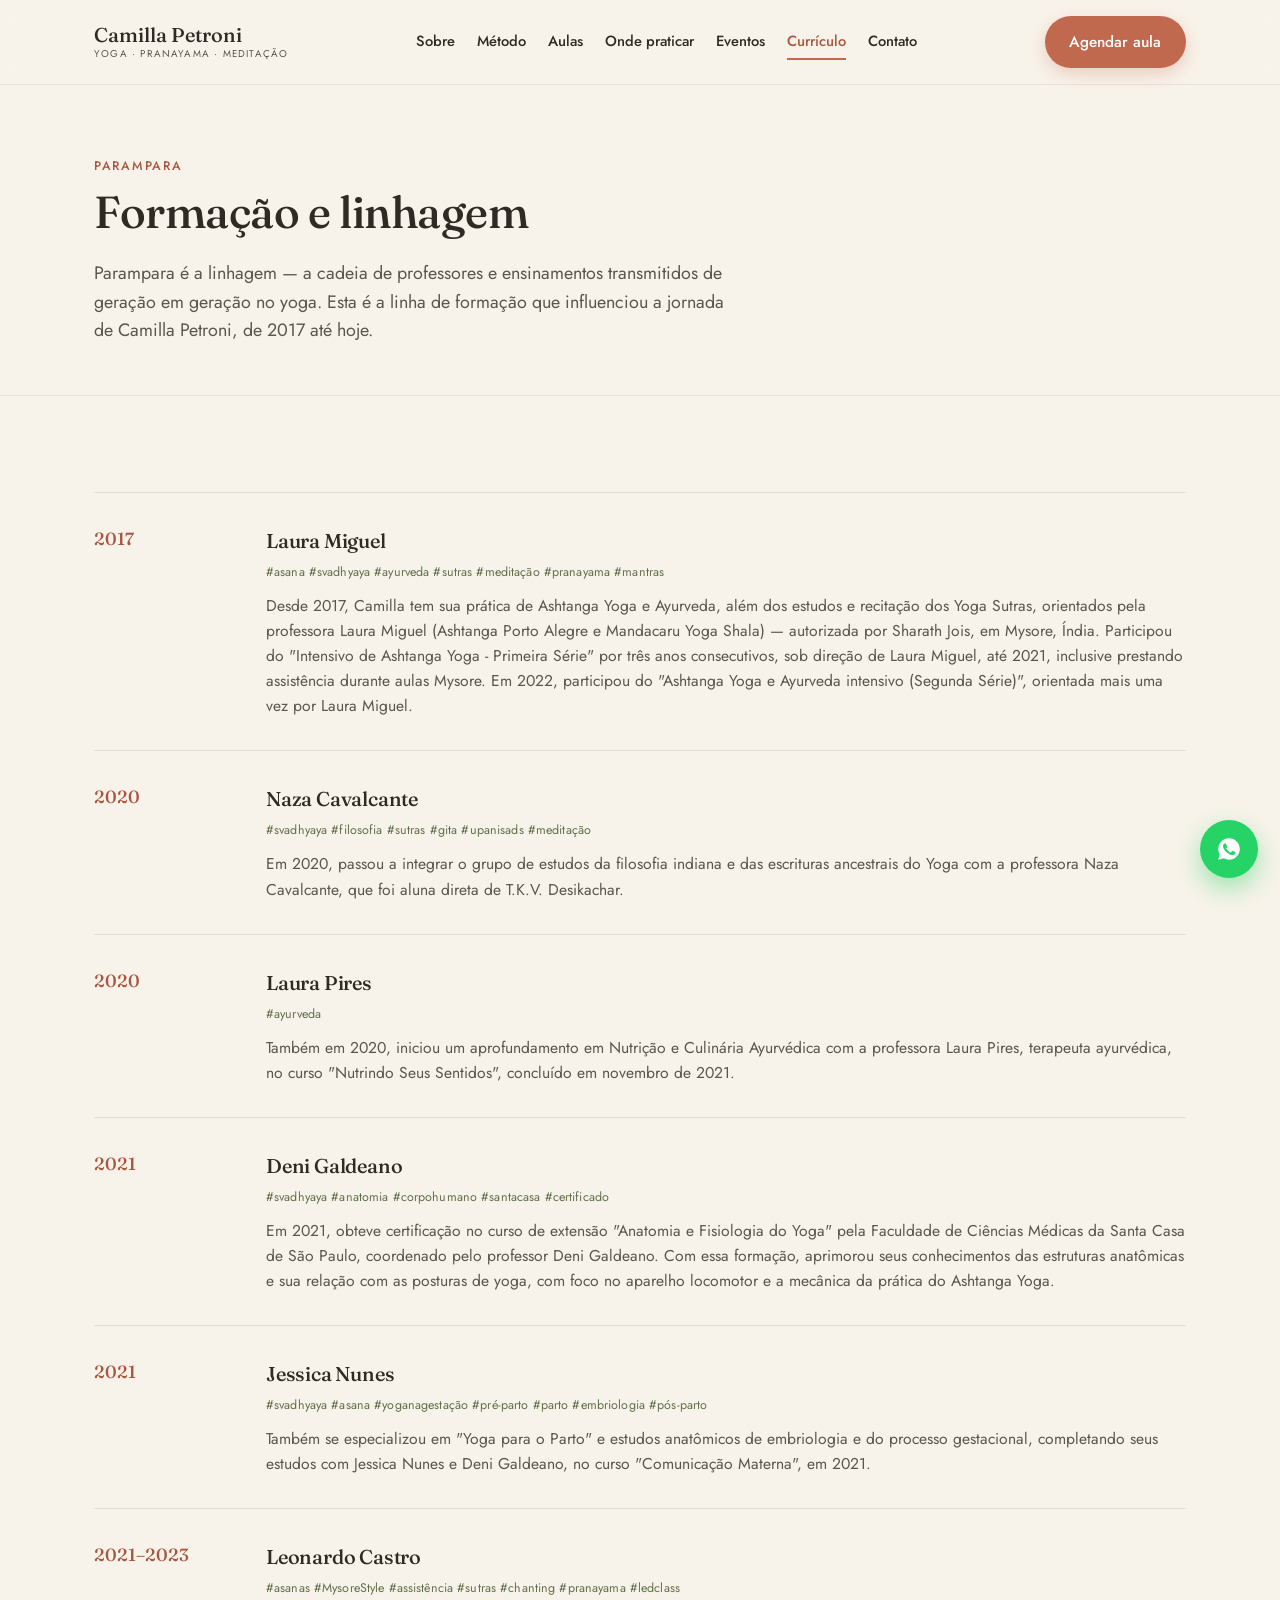
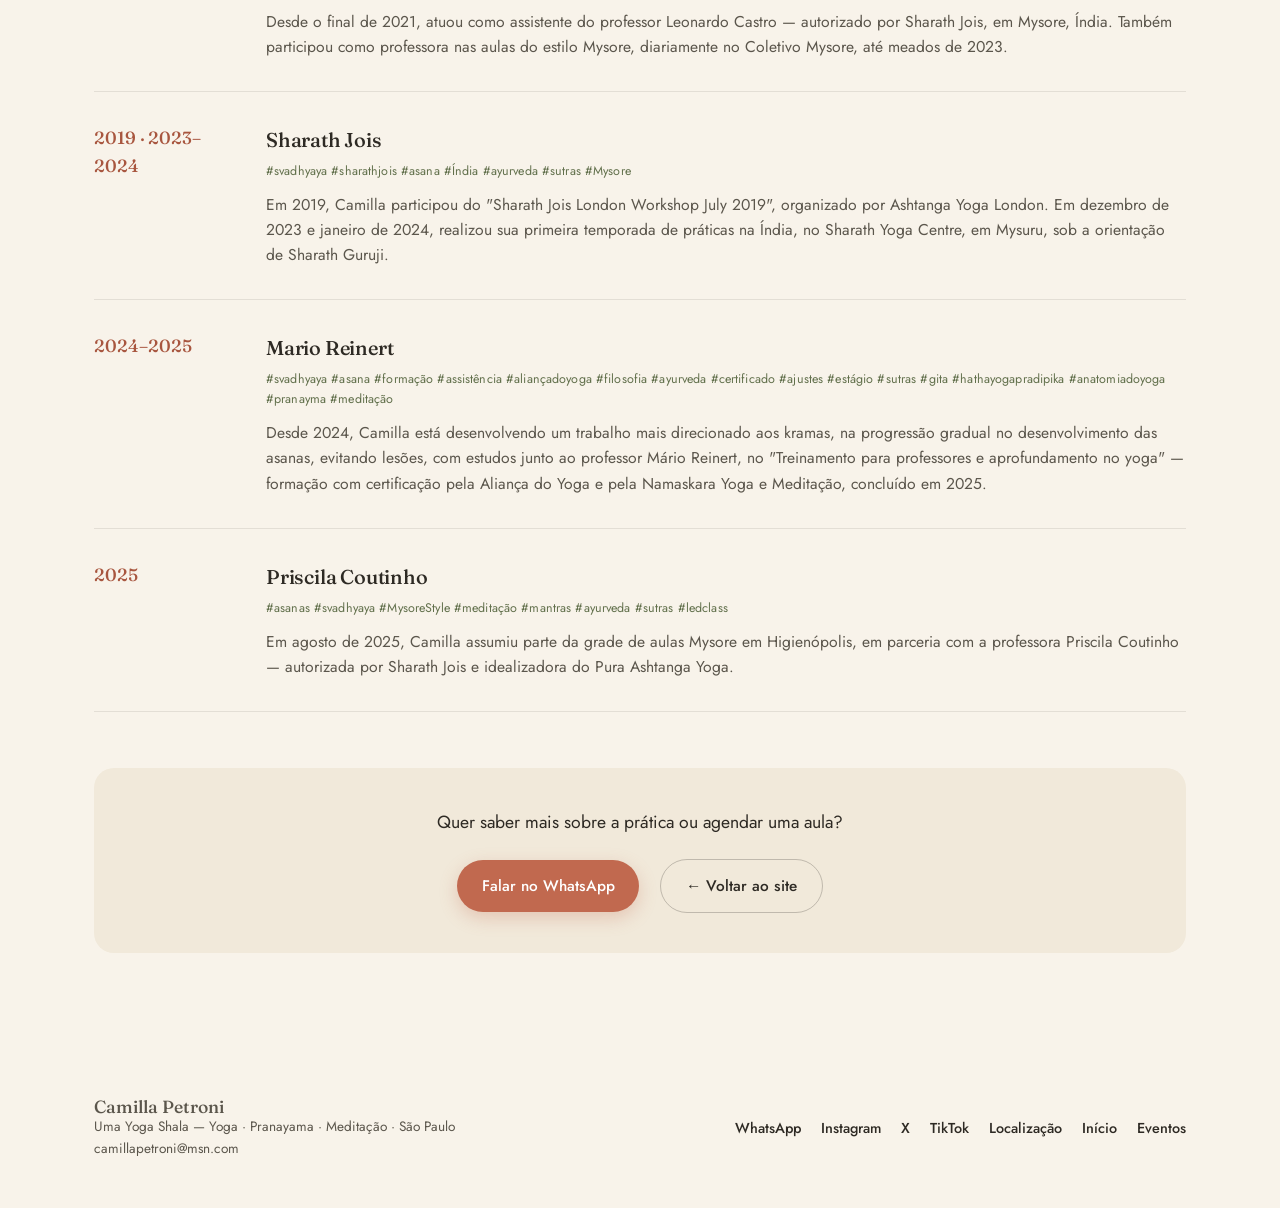
==== curriculo.html @ e28da7d5 "Adiciona historia pessoal, currículo/linhagem, pagina de eventos e reconcilia Uma Yoga Shala com Hig" ====
<!DOCTYPE html>
<html lang="pt-BR">
<head>
<meta charset="UTF-8">
<meta name="viewport" content="width=device-width, initial-scale=1.0">
<title>Currículo & Linhagem | Camilla Petroni</title>
<meta name="description" content="A formação e a linhagem (parampara) que influenciaram a jornada de Camilla Petroni no Ashtanga Yoga.">

<link rel="preconnect" href="https://fonts.googleapis.com">
<link rel="preconnect" href="https://fonts.gstatic.com" crossorigin>
<link href="https://fonts.googleapis.com/css2?family=Fraunces:ital,opsz,wght@0,9..144,400;0,9..144,500;0,9..144,600;1,9..144,500&family=Jost:wght@300;400;500;600&display=swap" rel="stylesheet">

<link rel="stylesheet" href="css/style.css">
<link rel="icon" href="data:image/svg+xml,<svg xmlns=%22http://www.w3.org/2000/svg%22 viewBox=%220 0 100 100%22><text y=%22.9em%22 font-size=%2290%22>🧘‍♀️</text></svg>">
</head>
<body>

<!-- ============ HEADER ============ -->
<header class="site-header" id="header">
  <div class="wrap header-inner">
    <a href="index.html" class="logo">Camilla Petroni<span class="logo-sub">yoga · pranayama · meditação</span></a>

    <nav class="nav" id="nav">
      <a href="index.html#sobre">Sobre</a>
      <a href="index.html#metodo">Método</a>
      <a href="index.html#aulas">Aulas</a>
      <a href="index.html#onde">Onde praticar</a>
      <a href="eventos.html">Eventos</a>
      <a href="curriculo.html" class="is-active">Currículo</a>
      <a href="index.html#contato">Contato</a>
    </nav>

    <a class="btn btn-primary btn-nav" href="https://wa.me/5511994491586?text=Oi%20Camilla!%20Vi%20seu%20site%20e%20queria%20saber%20mais%20sobre%20as%20aulas%20de%20yoga%20%F0%9F%A7%98%E2%80%8D%E2%99%80%EF%B8%8F" target="_blank" rel="noopener">Agendar aula</a>

    <button class="nav-toggle" id="navToggle" aria-label="Abrir menu" aria-expanded="false">
      <span></span><span></span><span></span>
    </button>
  </div>
</header>

<!-- ============ HERO ============ -->
<section class="page-hero">
  <div class="wrap">
    <p class="eyebrow reveal">Parampara</p>
    <h1 class="reveal">Formação e linhagem</h1>
    <p class="hero-text reveal">
      Parampara é a linhagem — a cadeia de professores e ensinamentos transmitidos de geração em
      geração no yoga. Esta é a linha de formação que influenciou a jornada de Camilla Petroni,
      de 2017 até hoje.
    </p>
  </div>
</section>

<!-- ============ LINHA DO TEMPO ============ -->
<section class="section">
  <div class="wrap">
    <div class="timeline">

      <article class="timeline-item reveal">
        <div class="timeline-year">2017</div>
        <div class="timeline-body">
          <h3>Laura Miguel</h3>
          <p class="timeline-tags">#asana #svadhyaya #ayurveda #sutras #meditação #pranayama #mantras</p>
          <p>
            Desde 2017, Camilla tem sua prática de Ashtanga Yoga e Ayurveda, além dos estudos e
            recitação dos Yoga Sutras, orientados pela professora Laura Miguel (Ashtanga Porto
            Alegre e Mandacaru Yoga Shala) — autorizada por Sharath Jois, em Mysore, Índia.
            Participou do "Intensivo de Ashtanga Yoga - Primeira Série" por três anos
            consecutivos, sob direção de Laura Miguel, até 2021, inclusive prestando assistência
            durante aulas Mysore. Em 2022, participou do "Ashtanga Yoga e Ayurveda intensivo
            (Segunda Série)", orientada mais uma vez por Laura Miguel.
          </p>
        </div>
      </article>

      <article class="timeline-item reveal">
        <div class="timeline-year">2020</div>
        <div class="timeline-body">
          <h3>Naza Cavalcante</h3>
          <p class="timeline-tags">#svadhyaya #filosofia #sutras #gita #upanisads #meditação</p>
          <p>
            Em 2020, passou a integrar o grupo de estudos da filosofia indiana e das escrituras
            ancestrais do Yoga com a professora Naza Cavalcante, que foi aluna direta de T.K.V.
            Desikachar.
          </p>
        </div>
      </article>

      <article class="timeline-item reveal">
        <div class="timeline-year">2020</div>
        <div class="timeline-body">
          <h3>Laura Pires</h3>
          <p class="timeline-tags">#ayurveda</p>
          <p>
            Também em 2020, iniciou um aprofundamento em Nutrição e Culinária Ayurvédica com a
            professora Laura Pires, terapeuta ayurvédica, no curso "Nutrindo Seus Sentidos",
            concluído em novembro de 2021.
          </p>
        </div>
      </article>

      <article class="timeline-item reveal">
        <div class="timeline-year">2021</div>
        <div class="timeline-body">
          <h3>Deni Galdeano</h3>
          <p class="timeline-tags">#svadhyaya #anatomia #corpohumano #santacasa #certificado</p>
          <p>
            Em 2021, obteve certificação no curso de extensão "Anatomia e Fisiologia do Yoga" pela
            Faculdade de Ciências Médicas da Santa Casa de São Paulo, coordenado pelo professor
            Deni Galdeano. Com essa formação, aprimorou seus conhecimentos das estruturas
            anatômicas e sua relação com as posturas de yoga, com foco no aparelho locomotor e a
            mecânica da prática do Ashtanga Yoga.
          </p>
        </div>
      </article>

      <article class="timeline-item reveal">
        <div class="timeline-year">2021</div>
        <div class="timeline-body">
          <h3>Jessica Nunes</h3>
          <p class="timeline-tags">#svadhyaya #asana #yoganagestação #pré-parto #parto #embriologia #pós-parto</p>
          <p>
            Também se especializou em "Yoga para o Parto" e estudos anatômicos de embriologia e do
            processo gestacional, completando seus estudos com Jessica Nunes e Deni Galdeano, no
            curso "Comunicação Materna", em 2021.
          </p>
        </div>
      </article>

      <article class="timeline-item reveal">
        <div class="timeline-year">2021–2023</div>
        <div class="timeline-body">
          <h3>Leonardo Castro</h3>
          <p class="timeline-tags">#asanas #MysoreStyle #assistência #sutras #chanting #pranayama #ledclass</p>
          <p>
            Desde o final de 2021, atuou como assistente do professor Leonardo Castro —
            autorizado por Sharath Jois, em Mysore, Índia. Também participou como professora nas
            aulas do estilo Mysore, diariamente no Coletivo Mysore, até meados de 2023.
          </p>
        </div>
      </article>

      <article class="timeline-item reveal">
        <div class="timeline-year">2019 · 2023–2024</div>
        <div class="timeline-body">
          <h3>Sharath Jois</h3>
          <p class="timeline-tags">#svadhyaya #sharathjois #asana #Índia #ayurveda #sutras #Mysore</p>
          <p>
            Em 2019, Camilla participou do "Sharath Jois London Workshop July 2019", organizado
            por Ashtanga Yoga London. Em dezembro de 2023 e janeiro de 2024, realizou sua primeira
            temporada de práticas na Índia, no Sharath Yoga Centre, em Mysuru, sob a orientação de
            Sharath Guruji.
          </p>
        </div>
      </article>

      <article class="timeline-item reveal">
        <div class="timeline-year">2024–2025</div>
        <div class="timeline-body">
          <h3>Mario Reinert</h3>
          <p class="timeline-tags">#svadhyaya #asana #formação #assistência #aliançadoyoga #filosofia #ayurveda #certificado #ajustes #estágio #sutras #gita #hathayogapradipika #anatomiadoyoga #pranayma #meditação</p>
          <p>
            Desde 2024, Camilla está desenvolvendo um trabalho mais direcionado aos kramas, na
            progressão gradual no desenvolvimento das asanas, evitando lesões, com estudos junto
            ao professor Mário Reinert, no "Treinamento para professores e aprofundamento no
            yoga" — formação com certificação pela Aliança do Yoga e pela Namaskara Yoga e
            Meditação, concluído em 2025.
          </p>
        </div>
      </article>

      <article class="timeline-item reveal">
        <div class="timeline-year">2025</div>
        <div class="timeline-body">
          <h3>Priscila Coutinho</h3>
          <p class="timeline-tags">#asanas #svadhyaya #MysoreStyle #meditação #mantras #ayurveda #sutras #ledclass</p>
          <p>
            Em agosto de 2025, Camilla assumiu parte da grade de aulas Mysore em Higienópolis, em
            parceria com a professora Priscila Coutinho — autorizada por Sharath Jois e
            idealizadora do Pura Ashtanga Yoga.
          </p>
        </div>
      </article>

    </div>

    <div class="cta-inline reveal">
      <p>Quer saber mais sobre a prática ou agendar uma aula?</p>
      <a class="btn btn-primary" href="https://wa.me/5511994491586?text=Oi%20Camilla!%20Vi%20seu%20curr%C3%ADculo%20no%20site%20e%20queria%20saber%20mais%20%F0%9F%99%8F" target="_blank" rel="noopener">Falar no WhatsApp</a>
      <a class="btn btn-ghost" href="index.html">← Voltar ao site</a>
    </div>
  </div>
</section>

<!-- ============ FOOTER ============ -->
<footer class="footer">
  <div class="wrap footer-inner">
    <div>
      <p class="logo footer-logo">Camilla Petroni</p>
      <p class="footer-sub">Uma Yoga Shala — Yoga · Pranayama · Meditação · São Paulo</p>
      <p class="footer-sub"><a href="mailto:camillapetroni@msn.com">camillapetroni@msn.com</a></p>
    </div>
    <div class="footer-links">
      <a href="https://wa.me/5511994491586" target="_blank" rel="noopener">WhatsApp</a>
      <a href="https://www.instagram.com/camilla_petroni/" target="_blank" rel="noopener">Instagram</a>
      <a href="https://www.instagram.com/camilla_petroni/" target="_blank" rel="noopener" title="Em breve: X">X</a>
      <a href="https://www.instagram.com/camilla_petroni/" target="_blank" rel="noopener" title="Em breve: TikTok">TikTok</a>
      <a href="https://maps.app.goo.gl/bXjwR77NvkRYEpow9?g_st=ic" target="_blank" rel="noopener">Localização</a>
      <a href="index.html">Início</a>
      <a href="eventos.html">Eventos</a>
    </div>
  </div>
</footer>

<!-- ============ WHATSAPP FLOAT ============ -->
<a class="whatsapp-float" href="https://wa.me/5511994491586?text=Oi%20Camilla!%20Vi%20seu%20curr%C3%ADculo%20no%20site%20e%20queria%20saber%20mais%20%F0%9F%99%8F" target="_blank" rel="noopener" aria-label="Falar no WhatsApp">
  <svg viewBox="0 0 24 24" width="26" height="26" fill="currentColor" aria-hidden="true"><path d="M12.04 2C6.58 2 2.13 6.45 2.13 11.91c0 1.75.46 3.45 1.32 4.95L2 22l5.25-1.38a9.9 9.9 0 0 0 4.79 1.22h.01c5.46 0 9.91-4.45 9.91-9.91C21.96 6.45 17.5 2 12.04 2zm5.8 14.16c-.24.68-1.4 1.32-1.93 1.4-.5.08-1.11.11-1.79-.11-.41-.13-.94-.31-1.62-.6-2.85-1.23-4.71-4.1-4.85-4.29-.14-.19-1.16-1.54-1.16-2.94s.72-2.08.98-2.36c.24-.28.55-.34.73-.34.19 0 .37 0 .53.01.17.01.4-.06.62.48.24.58.81 2 .88 2.15.07.15.12.32.02.51-.1.19-.15.31-.29.48-.15.17-.31.38-.44.5-.15.14-.3.3-.13.58.17.28.75 1.24 1.62 2.01 1.11.99 2.05 1.3 2.33 1.45.28.14.44.12.6-.07.17-.19.71-.83.9-1.11.19-.28.38-.23.63-.14.26.1 1.65.78 1.94.92.28.14.47.21.53.33.08.17.08.79-.16 1.45z"/></svg>
</a>

<script src="js/script.js"></script>
</body>
</html>
---- css/style.css ----
/* ===== Tokens ===== */
:root{
  --cream: #F8F3EA;
  --cream-2: #F1E9DA;
  --ink: #2E2A24;
  --ink-soft: #5B564C;
  --terracotta: #C1694F;
  --terracotta-dark: #A8563F;
  --sage: #7C8863;
  --sage-dark: #62704C;
  --gold: #C9A15A;
  --white: #FFFFFF;

  --font-display: 'Fraunces', serif;
  --font-body: 'Jost', sans-serif;

  --radius: 20px;
  --container: 1140px;
}

*,*::before,*::after{ box-sizing: border-box; }
html{ scroll-behavior: smooth; }
body{
  margin:0;
  font-family: var(--font-body);
  color: var(--ink);
  background: var(--cream);
  line-height: 1.6;
  -webkit-font-smoothing: antialiased;
}
img{ max-width:100%; display:block; }
a{ color: inherit; text-decoration:none; }
ul{ margin:0; padding:0; list-style:none; }
address{ font-style:normal; }

.wrap{
  max-width: var(--container);
  margin: 0 auto;
  padding: 0 24px;
}

h1,h2,h3{
  font-family: var(--font-display);
  font-weight: 500;
  color: var(--ink);
  margin: 0 0 .5em;
  letter-spacing: -0.01em;
}
h1{ font-size: clamp(2.4rem, 5.5vw, 4rem); line-height: 1.08; font-weight: 500; }
h2{ font-size: clamp(1.9rem, 3.4vw, 2.6rem); line-height: 1.15; }
h3{ font-size: 1.25rem; margin-bottom: .4em; }
p{ margin: 0 0 1em; color: var(--ink-soft); }

.eyebrow{
  font-family: var(--font-body);
  text-transform: uppercase;
  letter-spacing: .14em;
  font-size: .78rem;
  font-weight: 500;
  color: var(--terracotta-dark);
  margin: 0 0 .9em;
}
.eyebrow.center{ text-align:center; }
.center{ text-align:center; margin-left:auto; margin-right:auto; }
.section-intro{ max-width: 560px; font-size: 1.05rem; margin-bottom: 3rem; }

/* ===== Buttons ===== */
.btn{
  display:inline-flex;
  align-items:center;
  gap:.5em;
  padding: .9em 1.6em;
  border-radius: 999px;
  font-family: var(--font-body);
  font-weight: 500;
  font-size: .96rem;
  transition: transform .18s ease, box-shadow .18s ease, background .18s ease;
  white-space: nowrap;
}
.btn-primary{
  background: var(--terracotta);
  color: var(--white);
  box-shadow: 0 6px 18px rgba(193,105,79,.28);
}
.btn-primary:hover{ background: var(--terracotta-dark); transform: translateY(-2px); }
.btn-ghost{
  background: transparent;
  color: var(--ink);
  border: 1.5px solid rgba(46,42,36,.25);
}
.btn-ghost:hover{ border-color: var(--ink); transform: translateY(-2px); }
.btn-light{ background: var(--white); color: var(--terracotta-dark); box-shadow:none; }
.btn-light:hover{ background: var(--cream); }
.btn-ghost-light{ border-color: rgba(255,255,255,.55); color: var(--white); }
.btn-ghost-light:hover{ border-color: var(--white); }
.btn-nav{ display:none; }

.badge-row{
  display:flex;
  flex-wrap: wrap;
  gap: 10px;
  margin: 0 0 1.8em;
}
.badge-row li{
  font-size: .78rem;
  font-weight: 500;
  letter-spacing: .02em;
  color: var(--sage-dark);
  background: var(--cream-2);
  border: 1px solid rgba(124,136,99,.28);
  border-radius: 999px;
  padding: 7px 14px;
}

.link-row{
  display:flex;
  flex-wrap: wrap;
  gap: 12px 28px;
}

.link-underline{
  display:inline-block;
  font-weight: 500;
  color: var(--terracotta-dark);
  border-bottom: 1.5px solid currentColor;
  padding-bottom: 2px;
}
.link-underline:hover{ color: var(--terracotta); }

/* ===== Header ===== */
.site-header{
  position: sticky;
  top: 0;
  z-index: 100;
  background: rgba(248,243,234,.86);
  backdrop-filter: blur(10px);
  border-bottom: 1px solid rgba(46,42,36,.08);
}
.header-inner{
  display:flex;
  align-items:center;
  justify-content:space-between;
  padding: 16px 24px;
  gap: 24px;
}
.logo{
  font-family: var(--font-display);
  font-size: 1.25rem;
  font-weight: 500;
  display:flex;
  flex-direction:column;
  line-height:1.1;
}
.logo-sub{
  font-family: var(--font-body);
  font-size: .62rem;
  letter-spacing: .12em;
  text-transform: uppercase;
  color: var(--ink-soft);
  font-weight: 400;
  margin-top: 3px;
}
.nav{
  display:flex;
  gap: 22px;
  font-size: .92rem;
  font-weight: 500;
  white-space: nowrap;
}
.nav a{ position:relative; padding: 4px 0; }
.nav a::after{
  content:'';
  position:absolute; left:0; bottom:-2px;
  width:0; height:1.5px;
  background: var(--terracotta);
  transition: width .2s ease;
}
.nav a:hover::after{ width:100%; }
.nav a.is-active{ color: var(--terracotta-dark); }
.nav a.is-active::after{ width:100%; }

.nav-toggle{
  display:none;
  flex-direction:column;
  gap:5px;
  width:32px;
  background:none;
  border:none;
  cursor:pointer;
  padding:6px;
}
.nav-toggle span{
  display:block;
  height:2px;
  background: var(--ink);
  border-radius:2px;
  transition: transform .25s ease, opacity .25s ease;
}

/* ===== Hero ===== */
.hero{
  position: relative;
  overflow: hidden;
  padding: 110px 0 100px;
}
.hero-inner{ position:relative; z-index:2; max-width: 760px; }
.hero-blob{
  position:absolute;
  top: -180px; right: -220px;
  width: 640px; height: 640px;
  background: radial-gradient(circle at 35% 35%, var(--gold) 0%, var(--terracotta) 55%, transparent 72%);
  opacity: .16;
  border-radius: 50%;
  filter: blur(10px);
}
.hero-sun{
  position:absolute;
  bottom: -40px; right: 6%;
  width: 220px; height: 220px;
  color: var(--sage);
  opacity: .35;
}
.hero-text{ font-size: 1.12rem; max-width: 560px; }
.hero-cta{ display:flex; gap: 16px; flex-wrap: wrap; margin-top: 2rem; }

/* ===== Sections ===== */
.section{ padding: 96px 0; }
.section-alt{ background: var(--cream-2); }

.about-grid{
  display:grid;
  grid-template-columns: .85fr 1.15fr;
  gap: 64px;
  align-items:center;
}
.feature-grid{
  display:grid;
  grid-template-columns: 1.15fr .85fr;
  gap: 64px;
  align-items:center;
}
.onde-grid{
  display:grid;
  grid-template-columns: 1fr 1fr;
  gap: 48px;
  align-items:stretch;
}

.photo-frame{
  width: 100%;
  aspect-ratio: 4/5;
  border-radius: var(--radius);
  background: linear-gradient(155deg, var(--sage) 0%, var(--sage-dark) 100%);
  position: relative;
  overflow:hidden;
}
.photo-frame::before{
  content:'';
  position:absolute; inset:0;
  background: radial-gradient(circle at 75% 20%, rgba(255,255,255,.18), transparent 55%);
  pointer-events: none;
  z-index: 1;
}
.photo-frame img{
  position:absolute; inset:0;
  width:100%; height:100%;
  object-fit: cover;
}
.photo-frame-alt{
  background: linear-gradient(155deg, var(--terracotta) 0%, var(--terracotta-dark) 100%);
  aspect-ratio: 1/1;
}
.photo-placeholder{
  position:absolute; inset:0;
  display:flex; flex-direction:column; align-items:center; justify-content:center;
  gap:10px;
  color: rgba(255,255,255,.85);
}
.photo-placeholder span{
  font-size: .8rem;
  letter-spacing: .06em;
  text-transform: uppercase;
  font-weight: 500;
}

.feature-list{ margin-bottom: 2rem; }
.feature-list li{
  padding: 12px 0 12px 28px;
  border-top: 1px solid rgba(46,42,36,.1);
  color: var(--ink-soft);
  position: relative;
}
.feature-list li:last-child{ border-bottom: 1px solid rgba(46,42,36,.1); }
.feature-list li::before{
  content:'';
  position:absolute; left:0; top:22px;
  width:8px; height:8px;
  border-radius:50%;
  background: var(--gold);
}
.feature-list strong{ color: var(--ink); }

.onde-text address{ color: var(--ink-soft); margin-bottom: 1.4em; }
.onde-map{
  border-radius: var(--radius);
  overflow:hidden;
  min-height: 320px;
  box-shadow: 0 20px 40px rgba(46,42,36,.12);
}

/* ===== Page hero (subpages) ===== */
.page-hero{
  padding: 72px 0 32px;
  border-bottom: 1px solid rgba(46,42,36,.08);
}
.page-hero h1{ font-size: clamp(2rem, 4vw, 2.8rem); }
.page-hero .hero-text{ max-width: 640px; }

/* ===== Timeline (currículo) ===== */
.timeline{
  display: flex;
  flex-direction: column;
  gap: 0;
}
.timeline-item{
  display: grid;
  grid-template-columns: 140px 1fr;
  gap: 32px;
  padding: 32px 0;
  border-top: 1px solid rgba(46,42,36,.1);
}
.timeline-item:last-child{ border-bottom: 1px solid rgba(46,42,36,.1); }
.timeline-year{
  font-family: var(--font-display);
  font-size: 1.1rem;
  color: var(--terracotta-dark);
  font-weight: 500;
}
.timeline-body h3{ margin-bottom: .3em; }
.timeline-tags{
  font-size: .78rem;
  color: var(--sage-dark);
  margin-bottom: .8em;
  letter-spacing: .01em;
}
.timeline-body p:last-child{ margin-bottom: 0; font-size: .98rem; }

.cta-inline{
  margin-top: 56px;
  padding: 40px;
  background: var(--cream-2);
  border-radius: var(--radius);
  text-align: center;
}
.cta-inline p{ font-size: 1.1rem; color: var(--ink); margin-bottom: 1.3em; }
.cta-inline .btn{ margin: 0 8px; }

/* ===== Empty state (eventos) ===== */
.empty-state{
  max-width: 520px;
  margin: 0 auto;
  text-align: center;
  padding: 48px 32px;
  background: var(--cream-2);
  border-radius: var(--radius);
  color: var(--terracotta-dark);
}
.empty-state h2{ font-size: 1.5rem; margin: .5em 0 .4em; }
.empty-state p{ margin-bottom: 1.6em; }

/* ===== Events teaser ===== */
.events-teaser{
  background: var(--ink);
  padding: 56px 0;
}
.events-teaser-inner{
  display:flex;
  align-items:center;
  justify-content:space-between;
  gap: 32px;
  flex-wrap: wrap;
}
.events-teaser-inner .eyebrow{ color: var(--gold); }
.events-teaser-inner h2{ color: var(--white); font-size: clamp(1.5rem, 2.6vw, 2rem); margin-bottom: .3em; }
.events-teaser-inner p{ color: rgba(255,255,255,.7); margin:0; max-width: 480px; }

/* ===== Cards ===== */
.cards{
  display:grid;
  grid-template-columns: repeat(4, 1fr);
  gap: 24px;
}
.cards-3{ grid-template-columns: repeat(3, 1fr); }
.card{
  background: var(--white);
  border-radius: var(--radius);
  padding: 32px 26px;
  box-shadow: 0 10px 30px rgba(46,42,36,.06);
  transition: transform .2s ease, box-shadow .2s ease;
}
.card:hover{ transform: translateY(-6px); box-shadow: 0 16px 36px rgba(46,42,36,.1); }
.card-icon{
  width: 56px; height: 56px;
  border-radius: 16px;
  background: var(--cream-2);
  color: var(--terracotta-dark);
  display:flex; align-items:center; justify-content:center;
  margin-bottom: 18px;
}
.card p{ font-size: .95rem; margin-bottom:0; }

.card-photo-card{ padding: 0; overflow: hidden; }
.card-photo{
  aspect-ratio: 16/10;
  overflow: hidden;
}
.cards-2{
  grid-template-columns: repeat(2, 1fr);
  margin-top: 24px;
}
.card-photo-card-lg .card-photo{ aspect-ratio: 16/11; }
.card-photo-card-lg .card-body{ padding: 28px 26px 32px; }
.card-photo-card-lg h3{ font-size: 1.4rem; }
.card-photo-card-lg p{ font-size: 1rem; }
.card-photo img{
  width: 100%; height: 100%;
  object-fit: cover;
  display: block;
  transition: transform .35s ease;
}
.card-photo-card:hover .card-photo img{ transform: scale(1.05); }
.card-body{ padding: 24px 24px 28px; }
.card-body h3{ margin-bottom: .3em; }
.card-body p{ font-size: .95rem; margin-bottom:0; }

/* ===== CTA band ===== */
.cta-band{
  background: linear-gradient(135deg, var(--sage-dark), var(--sage));
  padding: 90px 0;
  text-align:center;
}
.cta-band h2{ color: var(--white); }
.cta-band p{ color: rgba(255,255,255,.85); max-width: 480px; margin-left:auto; margin-right:auto; font-size: 1.05rem; }
.cta-band .hero-cta{ justify-content:center; }

/* ===== Footer ===== */
.footer{ padding: 48px 0; }
.footer-inner{
  display:flex;
  justify-content:space-between;
  align-items:center;
  flex-wrap:wrap;
  gap: 20px;
}
.footer-logo{ font-size: 1.1rem; margin:0; }
.footer-sub{ color: var(--ink-soft); font-size: .85rem; margin:0; }
.footer-links{ display:flex; flex-wrap: wrap; gap: 20px; font-size: .9rem; font-weight:500; }
.footer-links a:hover{ color: var(--terracotta-dark); }
.footer-sub a{ color: inherit; }
.footer-sub a:hover{ color: var(--terracotta-dark); }
.footer-disclaimer{
  margin-top: 28px;
  padding-top: 20px;
  border-top: 1px solid rgba(46,42,36,.08);
}
.footer-disclaimer p{
  font-size: .78rem;
  color: var(--ink-soft);
  opacity: .75;
  margin: 0;
}

/* ===== WhatsApp float ===== */
.whatsapp-float{
  position: fixed;
  right: 22px; bottom: 22px;
  width: 58px; height: 58px;
  border-radius: 50%;
  background: #25D366;
  color: var(--white);
  display:flex; align-items:center; justify-content:center;
  box-shadow: 0 10px 26px rgba(37,211,102,.45);
  z-index: 200;
  transition: transform .2s ease;
}
.whatsapp-float:hover{ transform: scale(1.08); }

/* ===== Reveal animation ===== */
.reveal{
  opacity: 0;
  transform: translateY(18px);
  transition: opacity .7s ease, transform .7s ease;
}
.reveal.is-visible{ opacity: 1; transform: translateY(0); }

/* ===== Responsive ===== */
@media (max-width: 960px){
  .about-grid, .feature-grid, .onde-grid{ grid-template-columns: 1fr; }
  .about-media{ order: -1; width: 100%; max-width: 240px; margin: 0 auto; }
  .feature-media{ width: 100%; max-width: 240px; margin: 0 auto; }
  .cards{ grid-template-columns: 1fr 1fr; }
  .cards-3{ grid-template-columns: repeat(3, 1fr); gap: 12px; }
  .onde-map{ min-height: 280px; }
}

@media (max-width: 880px){
  .nav{
    position:absolute;
    top: 100%; left:0; right:0;
    background: var(--cream);
    flex-direction:column;
    gap:0;
    padding: 8px 24px 20px;
    border-bottom: 1px solid rgba(46,42,36,.08);
    display:none;
  }
  .nav.is-open{ display:flex; }
  .nav a{ padding: 12px 0; border-top: 1px solid rgba(46,42,36,.08); }
  .nav-toggle{ display:flex; }
  .btn-nav{ display:none !important; }
  .hero{ padding: 80px 0 64px; }
  .hero-sun{ opacity:.22; }
  .section{ padding: 64px 0; }
  .cards{ grid-template-columns: 1fr; }
  .timeline-item{ grid-template-columns: 1fr; gap: 6px; }
  .events-teaser-inner{ flex-direction: column; align-items: flex-start; }
  .cta-inline{ padding: 32px 20px; }
  .cta-inline .btn{ margin: 6px; }
  .cards-3{
    grid-template-columns: repeat(3, 1fr);
    gap: 10px;
  }
  .cards-3 .card{
    aspect-ratio: 1;
    padding: 14px 10px;
    display:flex;
    flex-direction:column;
    align-items:center;
    justify-content:center;
    text-align:center;
  }
  .cards-3 .card-icon{ width: 36px; height: 36px; margin-bottom: 10px; }
  .cards-3 .card h3{ font-size: .82rem; margin-bottom: 0; line-height: 1.25; }
  .cards-3 .card p{ display: none; }
  .footer-inner{ flex-direction:column; align-items:flex-start; }
}

@media (min-width: 881px){
  .header-inner .btn-nav{ display:inline-flex; }
}
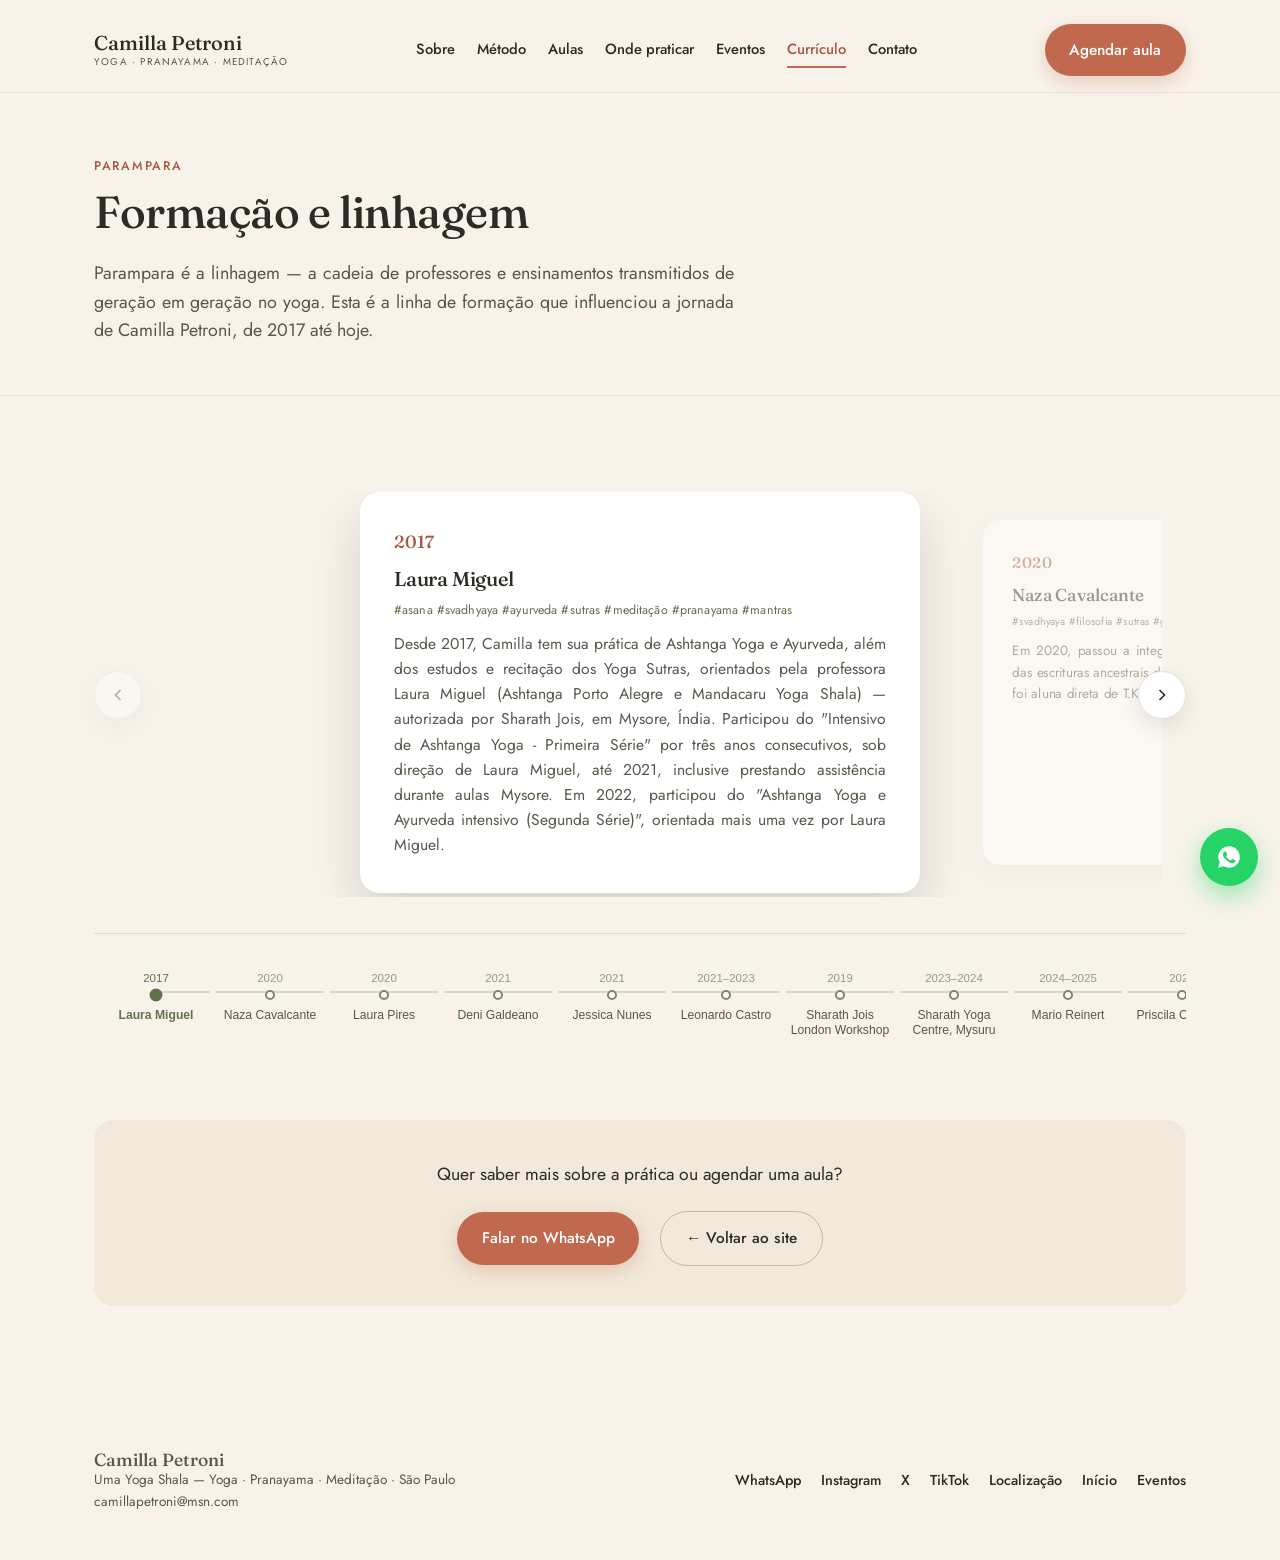
==== commit f991c3d0: "Transforma curriculo em carrossel interativo com linha do tempo clicavel; separa evento Sharath Jois" ====
--- a/curriculo.html
+++ b/curriculo.html
@@ -54,11 +54,15 @@
 <!-- ============ LINHA DO TEMPO ============ -->
 <section class="section">
   <div class="wrap">
-    <div class="timeline">
-
-      <article class="timeline-item reveal">
-        <div class="timeline-year">2017</div>
-        <div class="timeline-body">
+    <div class="timeline-carousel">
+      <button class="timeline-nav timeline-prev" type="button" aria-label="Formação anterior">
+        <svg viewBox="0 0 24 24" width="20" height="20" fill="none" stroke="currentColor" stroke-width="2"><path d="M15 18l-6-6 6-6"/></svg>
+      </button>
+
+      <div class="timeline-track" id="timelineTrack">
+
+        <article class="timeline-slide">
+          <div class="timeline-year">2017</div>
           <h3>Laura Miguel</h3>
           <p class="timeline-tags">#asana #svadhyaya #ayurveda #sutras #meditação #pranayama #mantras</p>
           <p>
@@ -70,12 +74,10 @@
             durante aulas Mysore. Em 2022, participou do "Ashtanga Yoga e Ayurveda intensivo
             (Segunda Série)", orientada mais uma vez por Laura Miguel.
           </p>
-        </div>
-      </article>
-
-      <article class="timeline-item reveal">
-        <div class="timeline-year">2020</div>
-        <div class="timeline-body">
+        </article>
+
+        <article class="timeline-slide">
+          <div class="timeline-year">2020</div>
           <h3>Naza Cavalcante</h3>
           <p class="timeline-tags">#svadhyaya #filosofia #sutras #gita #upanisads #meditação</p>
           <p>
@@ -83,12 +85,10 @@
             ancestrais do Yoga com a professora Naza Cavalcante, que foi aluna direta de T.K.V.
             Desikachar.
           </p>
-        </div>
-      </article>
-
-      <article class="timeline-item reveal">
-        <div class="timeline-year">2020</div>
-        <div class="timeline-body">
+        </article>
+
+        <article class="timeline-slide">
+          <div class="timeline-year">2020</div>
           <h3>Laura Pires</h3>
           <p class="timeline-tags">#ayurveda</p>
           <p>
@@ -96,12 +96,10 @@
             professora Laura Pires, terapeuta ayurvédica, no curso "Nutrindo Seus Sentidos",
             concluído em novembro de 2021.
           </p>
-        </div>
-      </article>
-
-      <article class="timeline-item reveal">
-        <div class="timeline-year">2021</div>
-        <div class="timeline-body">
+        </article>
+
+        <article class="timeline-slide">
+          <div class="timeline-year">2021</div>
           <h3>Deni Galdeano</h3>
           <p class="timeline-tags">#svadhyaya #anatomia #corpohumano #santacasa #certificado</p>
           <p>
@@ -111,12 +109,10 @@
             anatômicas e sua relação com as posturas de yoga, com foco no aparelho locomotor e a
             mecânica da prática do Ashtanga Yoga.
           </p>
-        </div>
-      </article>
-
-      <article class="timeline-item reveal">
-        <div class="timeline-year">2021</div>
-        <div class="timeline-body">
+        </article>
+
+        <article class="timeline-slide">
+          <div class="timeline-year">2021</div>
           <h3>Jessica Nunes</h3>
           <p class="timeline-tags">#svadhyaya #asana #yoganagestação #pré-parto #parto #embriologia #pós-parto</p>
           <p>
@@ -124,12 +120,10 @@
             processo gestacional, completando seus estudos com Jessica Nunes e Deni Galdeano, no
             curso "Comunicação Materna", em 2021.
           </p>
-        </div>
-      </article>
-
-      <article class="timeline-item reveal">
-        <div class="timeline-year">2021–2023</div>
-        <div class="timeline-body">
+        </article>
+
+        <article class="timeline-slide">
+          <div class="timeline-year">2021–2023</div>
           <h3>Leonardo Castro</h3>
           <p class="timeline-tags">#asanas #MysoreStyle #assistência #sutras #chanting #pranayama #ledclass</p>
           <p>
@@ -137,26 +131,31 @@
             autorizado por Sharath Jois, em Mysore, Índia. Também participou como professora nas
             aulas do estilo Mysore, diariamente no Coletivo Mysore, até meados de 2023.
           </p>
-        </div>
-      </article>
-
-      <article class="timeline-item reveal">
-        <div class="timeline-year">2019 · 2023–2024</div>
-        <div class="timeline-body">
-          <h3>Sharath Jois</h3>
+        </article>
+
+        <article class="timeline-slide">
+          <div class="timeline-year">2019</div>
+          <h3>Sharath Jois London Workshop</h3>
+          <p class="timeline-tags">#svadhyaya #sharathjois #asana #Mysore</p>
+          <p>
+            Em 2019, Camilla participou do "Sharath Jois London Workshop July 2019", organizado
+            por Ashtanga Yoga London.
+          </p>
+        </article>
+
+        <article class="timeline-slide">
+          <div class="timeline-year">2023–2024</div>
+          <h3>Sharath Yoga Centre, Mysuru</h3>
           <p class="timeline-tags">#svadhyaya #sharathjois #asana #Índia #ayurveda #sutras #Mysore</p>
           <p>
-            Em 2019, Camilla participou do "Sharath Jois London Workshop July 2019", organizado
-            por Ashtanga Yoga London. Em dezembro de 2023 e janeiro de 2024, realizou sua primeira
-            temporada de práticas na Índia, no Sharath Yoga Centre, em Mysuru, sob a orientação de
-            Sharath Guruji.
-          </p>
-        </div>
-      </article>
-
-      <article class="timeline-item reveal">
-        <div class="timeline-year">2024–2025</div>
-        <div class="timeline-body">
+            Em dezembro de 2023 e janeiro de 2024, Camilla realizou sua primeira temporada de
+            práticas na Índia, no Sharath Yoga Centre, em Mysuru, sob a orientação de Sharath
+            Guruji.
+          </p>
+        </article>
+
+        <article class="timeline-slide">
+          <div class="timeline-year">2024–2025</div>
           <h3>Mario Reinert</h3>
           <p class="timeline-tags">#svadhyaya #asana #formação #assistência #aliançadoyoga #filosofia #ayurveda #certificado #ajustes #estágio #sutras #gita #hathayogapradipika #anatomiadoyoga #pranayma #meditação</p>
           <p>
@@ -166,12 +165,10 @@
             yoga" — formação com certificação pela Aliança do Yoga e pela Namaskara Yoga e
             Meditação, concluído em 2025.
           </p>
-        </div>
-      </article>
-
-      <article class="timeline-item reveal">
-        <div class="timeline-year">2025</div>
-        <div class="timeline-body">
+        </article>
+
+        <article class="timeline-slide">
+          <div class="timeline-year">2025</div>
           <h3>Priscila Coutinho</h3>
           <p class="timeline-tags">#asanas #svadhyaya #MysoreStyle #meditação #mantras #ayurveda #sutras #ledclass</p>
           <p>
@@ -179,9 +176,16 @@
             parceria com a professora Priscila Coutinho — autorizada por Sharath Jois e
             idealizadora do Pura Ashtanga Yoga.
           </p>
-        </div>
-      </article>
-
+        </article>
+
+      </div>
+
+      <button class="timeline-nav timeline-next" type="button" aria-label="Próxima formação">
+        <svg viewBox="0 0 24 24" width="20" height="20" fill="none" stroke="currentColor" stroke-width="2"><path d="M9 18l6-6-6-6"/></svg>
+      </button>
+    </div>
+    <div class="timeline-scrubber-wrap">
+      <div class="timeline-scrubber" id="timelineScrubber"></div>
     </div>
 
     <div class="cta-inline reveal">
@@ -218,5 +222,6 @@
 </a>
 
 <script src="js/script.js"></script>
+<script src="js/timeline.js"></script>
 </body>
 </html>
--- a/css/style.css
+++ b/css/style.css
@@ -49,7 +49,7 @@
 h1{ font-size: clamp(2.4rem, 5.5vw, 4rem); line-height: 1.08; font-weight: 500; }
 h2{ font-size: clamp(1.9rem, 3.4vw, 2.6rem); line-height: 1.15; }
 h3{ font-size: 1.25rem; margin-bottom: .4em; }
-p{ margin: 0 0 1em; color: var(--ink-soft); }
+p{ margin: 0 0 1em; color: var(--ink-soft); text-align: justify; }
 
 .eyebrow{
   font-family: var(--font-body);
@@ -63,6 +63,7 @@
 .eyebrow.center{ text-align:center; }
 .center{ text-align:center; margin-left:auto; margin-right:auto; }
 .section-intro{ max-width: 560px; font-size: 1.05rem; margin-bottom: 3rem; }
+.section-intro.center{ text-align: justify; text-align-last: center; }
 
 /* ===== Buttons ===== */
 .btn{
@@ -132,8 +133,7 @@
   position: sticky;
   top: 0;
   z-index: 100;
-  background: rgba(248,243,234,.86);
-  backdrop-filter: blur(10px);
+  background: var(--cream);
   border-bottom: 1px solid rgba(46,42,36,.08);
 }
 .header-inner{
@@ -223,6 +223,34 @@
 .hero-text{ font-size: 1.12rem; max-width: 560px; }
 .hero-cta{ display:flex; gap: 16px; flex-wrap: wrap; margin-top: 2rem; }
 
+.hero-video{
+  padding: 150px 0 110px;
+  min-height: 640px;
+  display:flex;
+  align-items:center;
+}
+.hero-video-bg{
+  position:absolute;
+  inset:0;
+  width:100%;
+  height:100%;
+  object-fit:cover;
+  z-index:0;
+}
+.hero-overlay{
+  position:absolute;
+  inset:0;
+  z-index:1;
+  background:
+    linear-gradient(90deg, rgba(30,24,20,.72) 0%, rgba(30,24,20,.45) 55%, rgba(30,24,20,.2) 100%),
+    linear-gradient(0deg, rgba(30,24,20,.55), rgba(30,24,20,.15) 45%);
+}
+.hero-video .eyebrow{ color: var(--gold); }
+.hero-video h1{ color: var(--white); }
+.hero-video .hero-text{ color: rgba(255,255,255,.85); }
+.hero-video .btn-ghost{ color: var(--white); border-color: rgba(255,255,255,.55); }
+.hero-video .btn-ghost:hover{ border-color: var(--white); }
+
 /* ===== Sections ===== */
 .section{ padding: 96px 0; }
 .section-alt{ background: var(--cream-2); }
@@ -316,34 +344,149 @@
 .page-hero h1{ font-size: clamp(2rem, 4vw, 2.8rem); }
 .page-hero .hero-text{ max-width: 640px; }
 
-/* ===== Timeline (currículo) ===== */
-.timeline{
+/* ===== Timeline carousel (currículo) ===== */
+.timeline-carousel{
+  position: relative;
   display: flex;
-  flex-direction: column;
-  gap: 0;
-}
-.timeline-item{
-  display: grid;
-  grid-template-columns: 140px 1fr;
-  gap: 32px;
-  padding: 32px 0;
-  border-top: 1px solid rgba(46,42,36,.1);
-}
-.timeline-item:last-child{ border-bottom: 1px solid rgba(46,42,36,.1); }
+  align-items: center;
+}
+.timeline-track{
+  position: relative;
+  display: flex;
+  align-items: stretch;
+  gap: 24px;
+  overflow-x: auto;
+  scroll-snap-type: x proximity;
+  cursor: grab;
+  -webkit-overflow-scrolling: touch;
+  scrollbar-width: none;
+  padding-bottom: 4px;
+}
+.timeline-track::-webkit-scrollbar{ display: none; }
+.timeline-track.is-dragging{ cursor: grabbing; scroll-snap-type: none; }
+
+.timeline-slide{
+  flex: 0 0 auto;
+  width: min(560px, 82vw);
+  scroll-snap-align: center;
+  background: var(--white);
+  border-radius: var(--radius);
+  padding: 36px 34px;
+  box-shadow: 0 10px 30px rgba(46,42,36,.06);
+  opacity: .45;
+  transform: scale(.86);
+  transition: transform .35s ease, opacity .35s ease, box-shadow .35s ease;
+}
+.timeline-slide.is-active{
+  opacity: 1;
+  transform: scale(1);
+  box-shadow: 0 24px 48px rgba(46,42,36,.16);
+}
 .timeline-year{
   font-family: var(--font-display);
   font-size: 1.1rem;
   color: var(--terracotta-dark);
   font-weight: 500;
-}
-.timeline-body h3{ margin-bottom: .3em; }
+  margin-bottom: .4em;
+}
+.timeline-slide h3{ margin-bottom: .3em; }
 .timeline-tags{
   font-size: .78rem;
   color: var(--sage-dark);
   margin-bottom: .8em;
   letter-spacing: .01em;
 }
-.timeline-body p:last-child{ margin-bottom: 0; font-size: .98rem; }
+.timeline-slide p:last-child{ margin-bottom: 0; font-size: .98rem; }
+
+.timeline-nav{
+  flex: 0 0 auto;
+  width: 48px; height: 48px;
+  border-radius: 50%;
+  background: var(--white);
+  border: 1px solid rgba(46,42,36,.12);
+  color: var(--ink);
+  display: flex; align-items: center; justify-content: center;
+  cursor: pointer;
+  box-shadow: 0 8px 20px rgba(46,42,36,.1);
+  z-index: 2;
+  transition: opacity .2s ease, transform .2s ease;
+}
+.timeline-nav:hover{ transform: translateY(-2px); }
+.timeline-nav:disabled{ opacity: .35; cursor: default; transform: none; }
+.timeline-prev{ margin-right: -24px; }
+.timeline-next{ margin-left: -24px; }
+
+.timeline-scrubber-wrap{
+  margin: 36px 0 0;
+  padding: 28px 0 16px;
+  border-top: 1px solid rgba(46,42,36,.1);
+}
+.timeline-scrubber{
+  display: flex;
+  align-items: flex-start;
+  gap: 6px;
+  overflow-x: auto;
+  scrollbar-width: none;
+  padding: 4px 8px 10px;
+  position: relative;
+}
+.timeline-scrubber::-webkit-scrollbar{ display: none; }
+.timeline-spot{
+  flex: 0 0 auto;
+  width: 108px;
+  background: none;
+  border: none;
+  cursor: pointer;
+  display: flex;
+  flex-direction: column;
+  align-items: center;
+  text-align: center;
+  padding: 6px 4px 0;
+  position: relative;
+}
+.timeline-spot::before{
+  content: '';
+  position: absolute;
+  top: 25px;
+  left: 0; right: 0;
+  height: 2px;
+  background: rgba(124,136,99,.25);
+  z-index: 0;
+}
+.timeline-spot:first-child::before{ left: 50%; }
+.timeline-spot:last-child::before{ right: 50%; }
+.timeline-spot-year{
+  font-size: .72rem;
+  font-weight: 500;
+  color: var(--sage-dark);
+  opacity: .65;
+  margin-bottom: 6px;
+}
+.timeline-spot-dot{
+  width: 10px; height: 10px;
+  border-radius: 50%;
+  background: var(--white);
+  border: 2px solid var(--sage);
+  position: relative;
+  z-index: 1;
+  transition: transform .2s ease, background .2s ease, border-color .2s ease;
+}
+.timeline-spot-title{
+  font-size: .76rem;
+  font-weight: 500;
+  color: var(--ink-soft);
+  margin-top: 8px;
+  line-height: 1.25;
+  transition: color .2s ease;
+}
+.timeline-spot:hover .timeline-spot-dot{ transform: scale(1.15); }
+.timeline-spot.is-active .timeline-spot-dot{
+  background: var(--sage-dark);
+  border-color: var(--sage-dark);
+  transform: scale(1.3);
+}
+.timeline-spot.is-active .timeline-spot-year{ opacity: 1; color: var(--sage-dark); }
+.timeline-spot.is-active .timeline-spot-title{ color: var(--sage-dark); font-weight: 600; }
 
 .cta-inline{
   margin-top: 56px;
@@ -352,7 +495,7 @@
   border-radius: var(--radius);
   text-align: center;
 }
-.cta-inline p{ font-size: 1.1rem; color: var(--ink); margin-bottom: 1.3em; }
+.cta-inline p{ font-size: 1.1rem; color: var(--ink); margin-bottom: 1.3em; text-align: center; text-align-last: center; }
 .cta-inline .btn{ margin: 0 8px; }
 
 /* ===== Empty state (eventos) ===== */
@@ -366,7 +509,7 @@
   color: var(--terracotta-dark);
 }
 .empty-state h2{ font-size: 1.5rem; margin: .5em 0 .4em; }
-.empty-state p{ margin-bottom: 1.6em; }
+.empty-state p{ margin-bottom: 1.6em; text-align: center; text-align-last: center; }
 
 /* ===== Events teaser ===== */
 .events-teaser{
@@ -414,10 +557,8 @@
   aspect-ratio: 16/10;
   overflow: hidden;
 }
-.cards-2{
-  grid-template-columns: repeat(2, 1fr);
-  margin-top: 24px;
-}
+.cards-photo-3{ grid-template-columns: repeat(3, 1fr); }
+.cards-photo-3 + .cards-photo-3{ margin-top: 24px; }
 .card-photo-card-lg .card-photo{ aspect-ratio: 16/11; }
 .card-photo-card-lg .card-body{ padding: 28px 26px 32px; }
 .card-photo-card-lg h3{ font-size: 1.4rem; }
@@ -440,7 +581,7 @@
   text-align:center;
 }
 .cta-band h2{ color: var(--white); }
-.cta-band p{ color: rgba(255,255,255,.85); max-width: 480px; margin-left:auto; margin-right:auto; font-size: 1.05rem; }
+.cta-band p{ color: rgba(255,255,255,.85); max-width: 480px; margin-left:auto; margin-right:auto; font-size: 1.05rem; text-align: center; text-align-last: center; }
 .cta-band .hero-cta{ justify-content:center; }
 
 /* ===== Footer ===== */
@@ -522,7 +663,11 @@
   .hero-sun{ opacity:.22; }
   .section{ padding: 64px 0; }
   .cards{ grid-template-columns: 1fr; }
-  .timeline-item{ grid-template-columns: 1fr; gap: 6px; }
+  .timeline-slide{ width: min(440px, 78vw); padding: 28px 24px; }
+  .timeline-nav{ width: 38px; height: 38px; }
+  .timeline-nav svg{ width: 16px; height: 16px; }
+  .timeline-prev{ margin-right: -14px; }
+  .timeline-next{ margin-left: -14px; }
   .events-teaser-inner{ flex-direction: column; align-items: flex-start; }
   .cta-inline{ padding: 32px 20px; }
   .cta-inline .btn{ margin: 6px; }
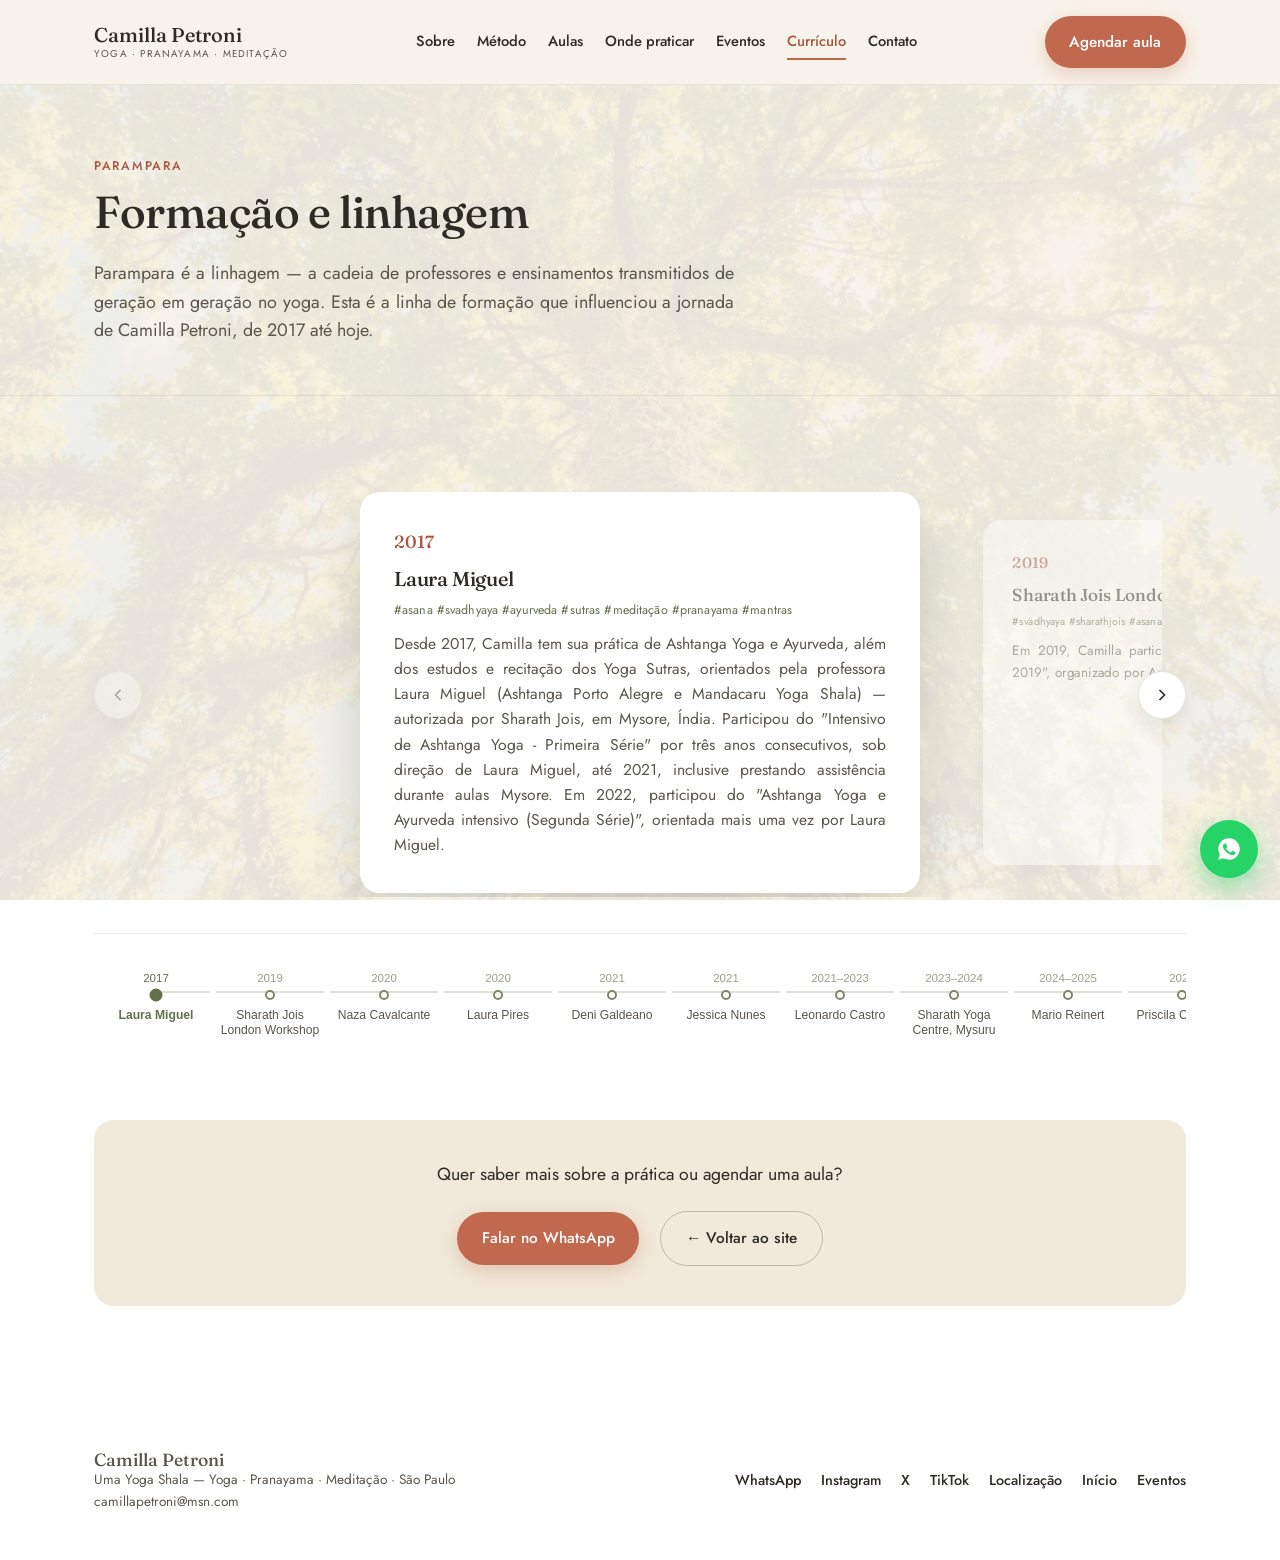
==== commit 06c0e6ef: "Reordena evento 2019 na linha do tempo e adiciona fundo sutil de arvore na pagina de curriculo" ====
--- a/curriculo.html
+++ b/curriculo.html
@@ -13,7 +13,8 @@
 <link rel="stylesheet" href="css/style.css">
 <link rel="icon" href="data:image/svg+xml,<svg xmlns=%22http://www.w3.org/2000/svg%22 viewBox=%220 0 100 100%22><text y=%22.9em%22 font-size=%2290%22>🧘‍♀️</text></svg>">
 </head>
-<body>
+<body class="page-with-bg">
+<div class="page-bg" aria-hidden="true"></div>
 
 <!-- ============ HEADER ============ -->
 <header class="site-header" id="header">
@@ -77,6 +78,16 @@
         </article>
 
         <article class="timeline-slide">
+          <div class="timeline-year">2019</div>
+          <h3>Sharath Jois London Workshop</h3>
+          <p class="timeline-tags">#svadhyaya #sharathjois #asana #Mysore</p>
+          <p>
+            Em 2019, Camilla participou do "Sharath Jois London Workshop July 2019", organizado
+            por Ashtanga Yoga London.
+          </p>
+        </article>
+
+        <article class="timeline-slide">
           <div class="timeline-year">2020</div>
           <h3>Naza Cavalcante</h3>
           <p class="timeline-tags">#svadhyaya #filosofia #sutras #gita #upanisads #meditação</p>
@@ -130,16 +141,6 @@
             Desde o final de 2021, atuou como assistente do professor Leonardo Castro —
             autorizado por Sharath Jois, em Mysore, Índia. Também participou como professora nas
             aulas do estilo Mysore, diariamente no Coletivo Mysore, até meados de 2023.
-          </p>
-        </article>
-
-        <article class="timeline-slide">
-          <div class="timeline-year">2019</div>
-          <h3>Sharath Jois London Workshop</h3>
-          <p class="timeline-tags">#svadhyaya #sharathjois #asana #Mysore</p>
-          <p>
-            Em 2019, Camilla participou do "Sharath Jois London Workshop July 2019", organizado
-            por Ashtanga Yoga London.
           </p>
         </article>
 
--- a/css/style.css
+++ b/css/style.css
@@ -127,6 +127,22 @@
   padding-bottom: 2px;
 }
 .link-underline:hover{ color: var(--terracotta); }
+
+/* ===== Page background image (currículo) ===== */
+body.page-with-bg{ background: none; }
+.page-bg{
+  position: fixed;
+  inset: 0;
+  z-index: -1;
+  background-image:
+    linear-gradient(rgba(248,243,234,.93), rgba(248,243,234,.93)),
+    url('../images/tree-bg.jpg');
+  background-size: cover;
+  background-position: center top;
+  background-repeat: no-repeat;
+  background-attachment: fixed;
+  pointer-events: none;
+}
 
 /* ===== Header ===== */
 .site-header{
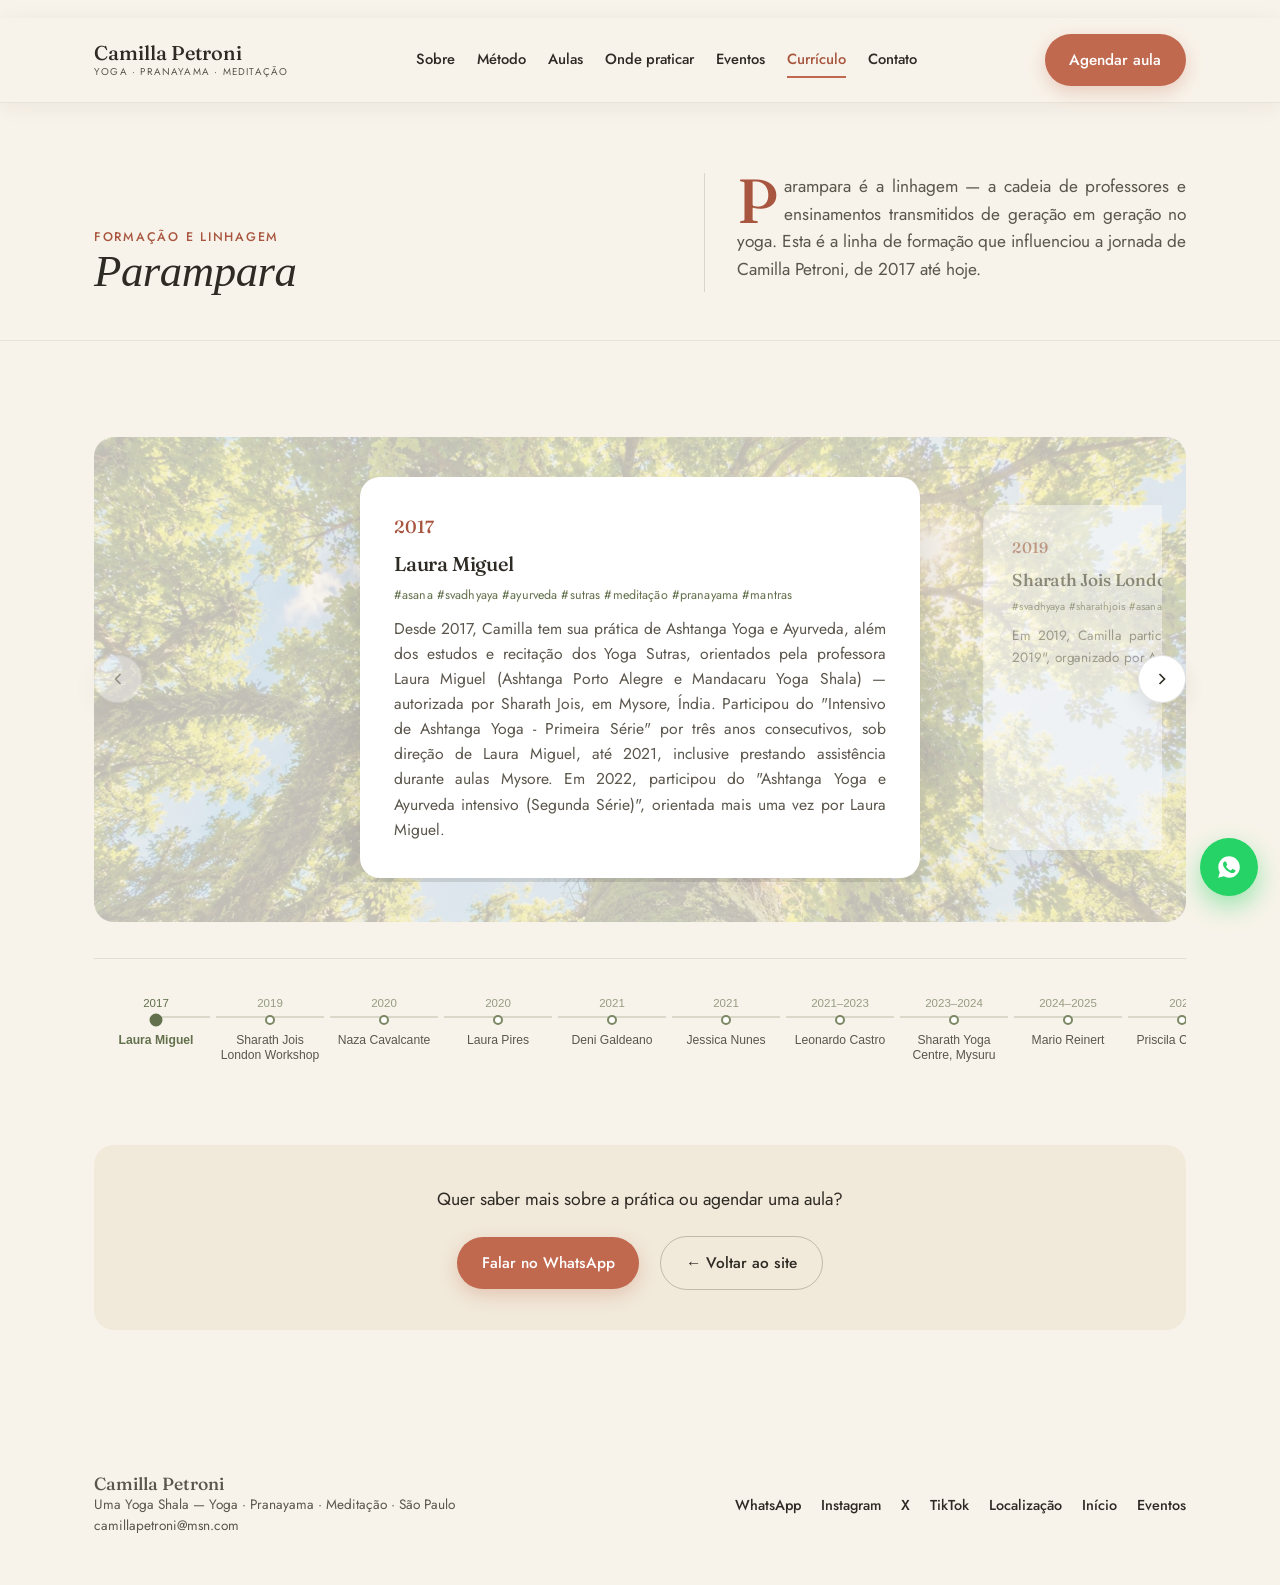
==== commit c3c512e7: "Redesenha topo do curriculo com pegada editorial e restringe fundo de arvore ao carrossel" ====
--- a/curriculo.html
+++ b/curriculo.html
@@ -13,8 +13,7 @@
 <link rel="stylesheet" href="css/style.css">
 <link rel="icon" href="data:image/svg+xml,<svg xmlns=%22http://www.w3.org/2000/svg%22 viewBox=%220 0 100 100%22><text y=%22.9em%22 font-size=%2290%22>🧘‍♀️</text></svg>">
 </head>
-<body class="page-with-bg">
-<div class="page-bg" aria-hidden="true"></div>
+<body>
 
 <!-- ============ HEADER ============ -->
 <header class="site-header" id="header">
@@ -40,15 +39,19 @@
 </header>
 
 <!-- ============ HERO ============ -->
-<section class="page-hero">
-  <div class="wrap">
-    <p class="eyebrow reveal">Parampara</p>
-    <h1 class="reveal">Formação e linhagem</h1>
-    <p class="hero-text reveal">
-      Parampara é a linhagem — a cadeia de professores e ensinamentos transmitidos de geração em
-      geração no yoga. Esta é a linha de formação que influenciou a jornada de Camilla Petroni,
-      de 2017 até hoje.
-    </p>
+<section class="page-hero page-hero-editorial">
+  <div class="wrap editorial-grid">
+    <div class="editorial-title-col reveal">
+      <p class="eyebrow">Formação e linhagem</p>
+      <h1 class="editorial-title">Parampara</h1>
+    </div>
+    <div class="editorial-text-col reveal">
+      <p class="hero-text drop-cap">
+        Parampara é a linhagem — a cadeia de professores e ensinamentos transmitidos de geração em
+        geração no yoga. Esta é a linha de formação que influenciou a jornada de Camilla Petroni,
+        de 2017 até hoje.
+      </p>
+    </div>
   </div>
 </section>
 
--- a/css/style.css
+++ b/css/style.css
@@ -128,22 +128,6 @@
 }
 .link-underline:hover{ color: var(--terracotta); }
 
-/* ===== Page background image (currículo) ===== */
-body.page-with-bg{ background: none; }
-.page-bg{
-  position: fixed;
-  inset: 0;
-  z-index: -1;
-  background-image:
-    linear-gradient(rgba(248,243,234,.93), rgba(248,243,234,.93)),
-    url('../images/tree-bg.jpg');
-  background-size: cover;
-  background-position: center top;
-  background-repeat: no-repeat;
-  background-attachment: fixed;
-  pointer-events: none;
-}
-
 /* ===== Header ===== */
 .site-header{
   position: sticky;
@@ -360,11 +344,53 @@
 .page-hero h1{ font-size: clamp(2rem, 4vw, 2.8rem); }
 .page-hero .hero-text{ max-width: 640px; }
 
+.page-hero-editorial{ padding: 88px 0 48px; }
+.editorial-grid{
+  display: grid;
+  grid-template-columns: 1.15fr 1fr;
+  gap: 56px;
+  align-items: end;
+}
+.editorial-title-col .eyebrow{ margin-bottom: .3em; }
+.editorial-title{
+  font-family: var(--font-display);
+  font-style: italic;
+  font-weight: 500;
+  font-size: clamp(3.6rem, 9vw, 7rem);
+  line-height: .9;
+  letter-spacing: -0.01em;
+  margin: 0;
+  color: var(--ink);
+}
+.editorial-text-col{
+  padding-bottom: 8px;
+  padding-left: 32px;
+  border-left: 1px solid rgba(46,42,36,.15);
+}
+.editorial-text-col .hero-text{ font-size: 1.08rem; max-width: 460px; margin: 0; }
+.drop-cap::first-letter{
+  font-family: var(--font-display);
+  font-size: 3.6em;
+  float: left;
+  line-height: .78;
+  padding-right: .1em;
+  padding-top: .06em;
+  color: var(--terracotta-dark);
+  font-weight: 500;
+}
+
 /* ===== Timeline carousel (currículo) ===== */
 .timeline-carousel{
   position: relative;
   display: flex;
   align-items: center;
+  padding: 40px 0;
+  border-radius: var(--radius);
+  background-image:
+    linear-gradient(rgba(248,243,234,.78), rgba(248,243,234,.78)),
+    url('../images/tree-bg.jpg');
+  background-size: cover;
+  background-position: center;
 }
 .timeline-track{
   position: relative;
@@ -658,6 +684,8 @@
   .cards{ grid-template-columns: 1fr 1fr; }
   .cards-3{ grid-template-columns: repeat(3, 1fr); gap: 12px; }
   .onde-map{ min-height: 280px; }
+  .editorial-grid{ grid-template-columns: 1fr; gap: 24px; align-items: start; }
+  .editorial-text-col{ padding-left: 0; padding-top: 20px; border-left: none; border-top: 1px solid rgba(46,42,36,.15); }
 }
 
 @media (max-width: 880px){
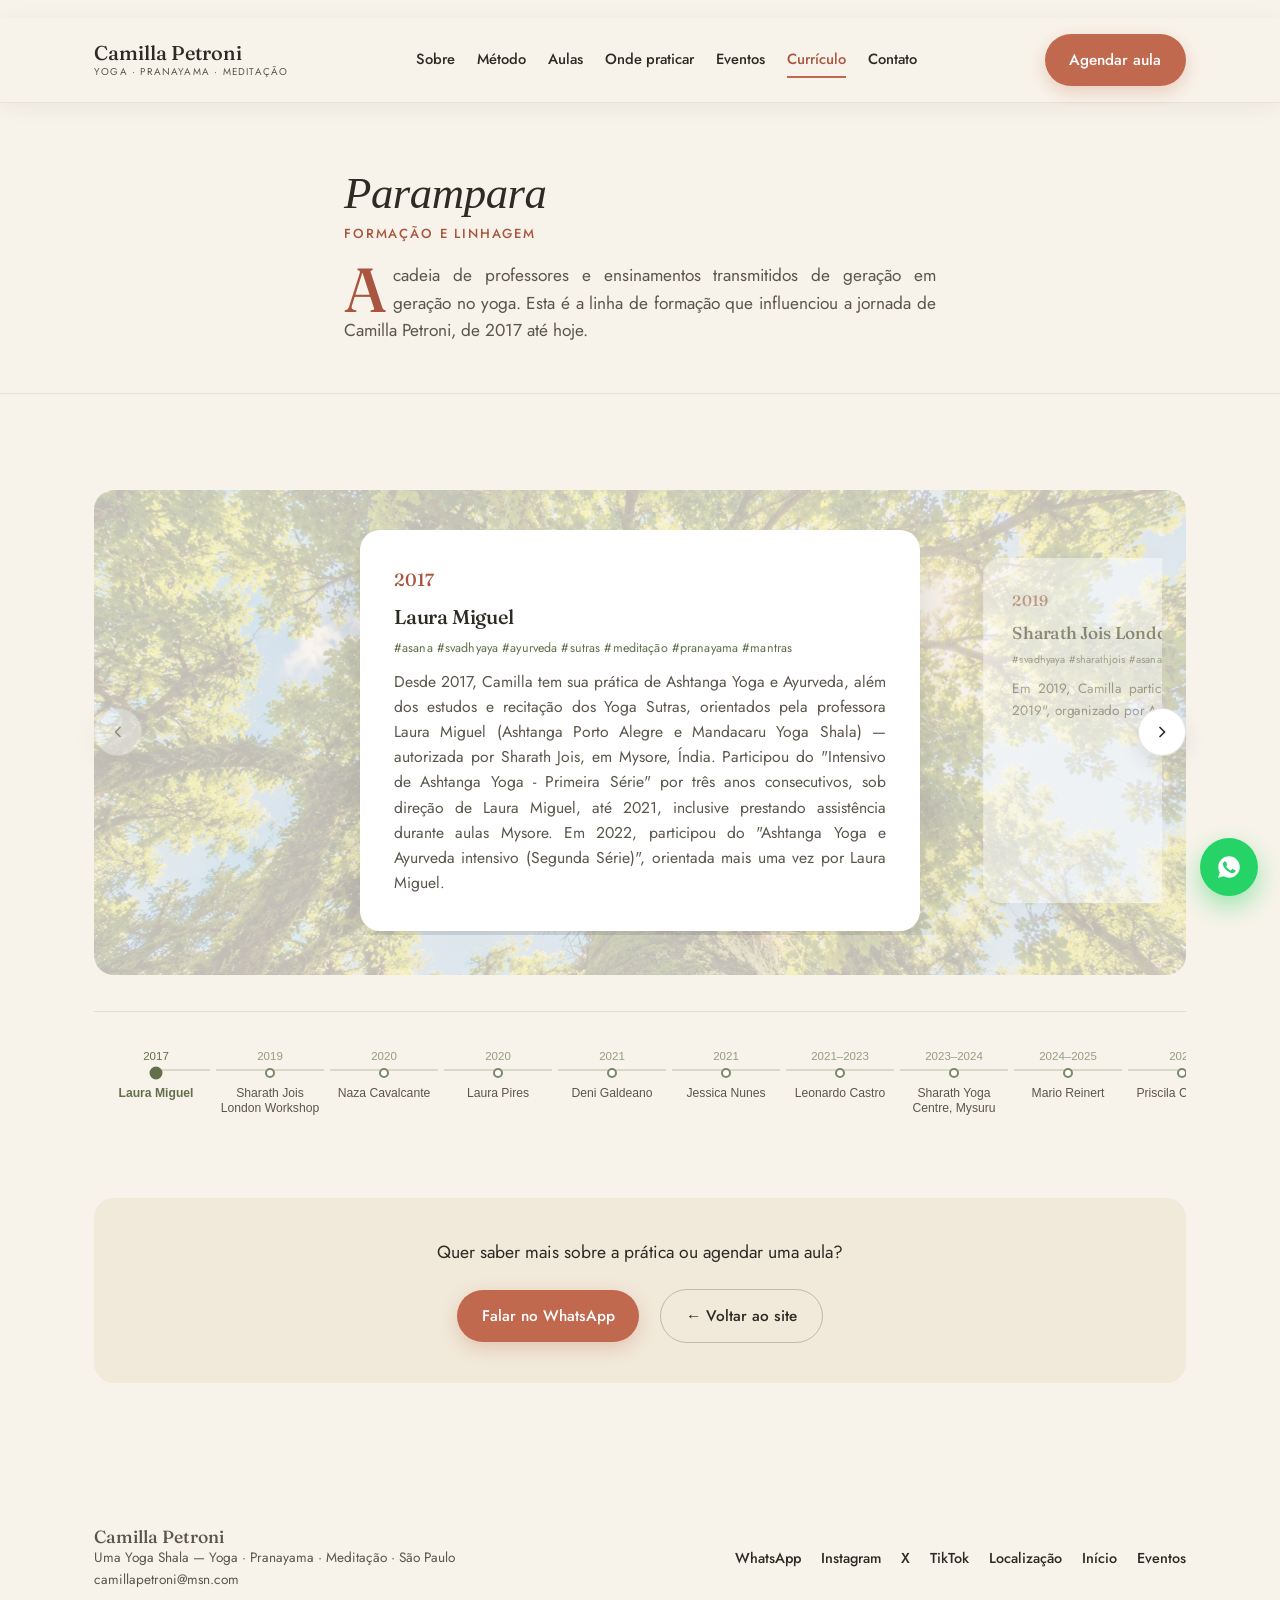
==== commit 25a88381: "Empilha titulo/subtitulo/texto do curriculo e remove redundancia no texto" ====
--- a/curriculo.html
+++ b/curriculo.html
@@ -40,18 +40,13 @@
 
 <!-- ============ HERO ============ -->
 <section class="page-hero page-hero-editorial">
-  <div class="wrap editorial-grid">
-    <div class="editorial-title-col reveal">
-      <p class="eyebrow">Formação e linhagem</p>
-      <h1 class="editorial-title">Parampara</h1>
-    </div>
-    <div class="editorial-text-col reveal">
-      <p class="hero-text drop-cap">
-        Parampara é a linhagem — a cadeia de professores e ensinamentos transmitidos de geração em
-        geração no yoga. Esta é a linha de formação que influenciou a jornada de Camilla Petroni,
-        de 2017 até hoje.
-      </p>
-    </div>
+  <div class="wrap editorial-stack">
+    <h1 class="editorial-title reveal">Parampara</h1>
+    <p class="editorial-subtitle reveal">Formação e linhagem</p>
+    <p class="hero-text drop-cap reveal">
+      A cadeia de professores e ensinamentos transmitidos de geração em geração no yoga. Esta é a
+      linha de formação que influenciou a jornada de Camilla Petroni, de 2017 até hoje.
+    </p>
   </div>
 </section>
 
--- a/css/style.css
+++ b/css/style.css
@@ -345,13 +345,7 @@
 .page-hero .hero-text{ max-width: 640px; }
 
 .page-hero-editorial{ padding: 88px 0 48px; }
-.editorial-grid{
-  display: grid;
-  grid-template-columns: 1.15fr 1fr;
-  gap: 56px;
-  align-items: end;
-}
-.editorial-title-col .eyebrow{ margin-bottom: .3em; }
+.editorial-stack{ max-width: 640px; }
 .editorial-title{
   font-family: var(--font-display);
   font-style: italic;
@@ -362,12 +356,16 @@
   margin: 0;
   color: var(--ink);
 }
-.editorial-text-col{
-  padding-bottom: 8px;
-  padding-left: 32px;
-  border-left: 1px solid rgba(46,42,36,.15);
-}
-.editorial-text-col .hero-text{ font-size: 1.08rem; max-width: 460px; margin: 0; }
+.editorial-subtitle{
+  font-family: var(--font-body);
+  text-transform: uppercase;
+  letter-spacing: .14em;
+  font-size: .82rem;
+  font-weight: 500;
+  color: var(--terracotta-dark);
+  margin: .7em 0 1.4em;
+}
+.editorial-stack .hero-text{ font-size: 1.08rem; margin: 0; }
 .drop-cap::first-letter{
   font-family: var(--font-display);
   font-size: 3.6em;
@@ -684,8 +682,6 @@
   .cards{ grid-template-columns: 1fr 1fr; }
   .cards-3{ grid-template-columns: repeat(3, 1fr); gap: 12px; }
   .onde-map{ min-height: 280px; }
-  .editorial-grid{ grid-template-columns: 1fr; gap: 24px; align-items: start; }
-  .editorial-text-col{ padding-left: 0; padding-top: 20px; border-left: none; border-top: 1px solid rgba(46,42,36,.15); }
 }
 
 @media (max-width: 880px){
